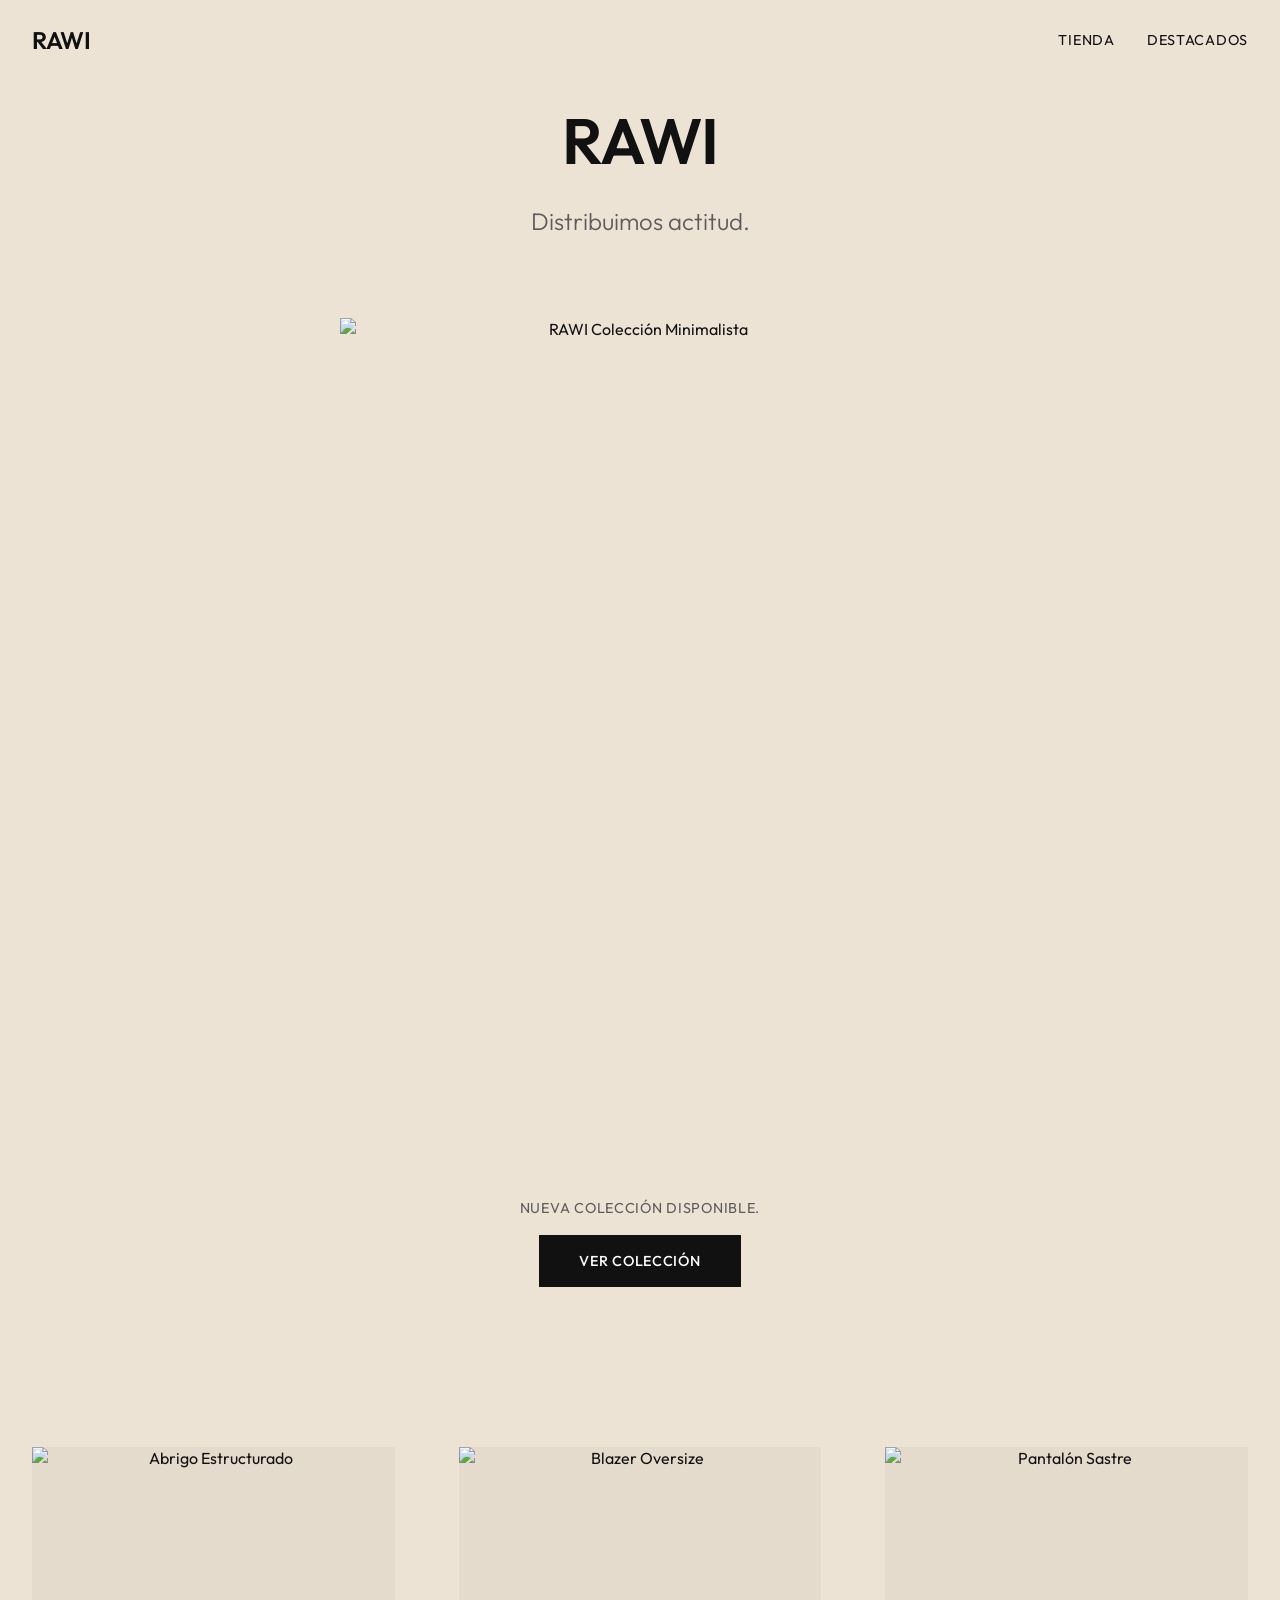
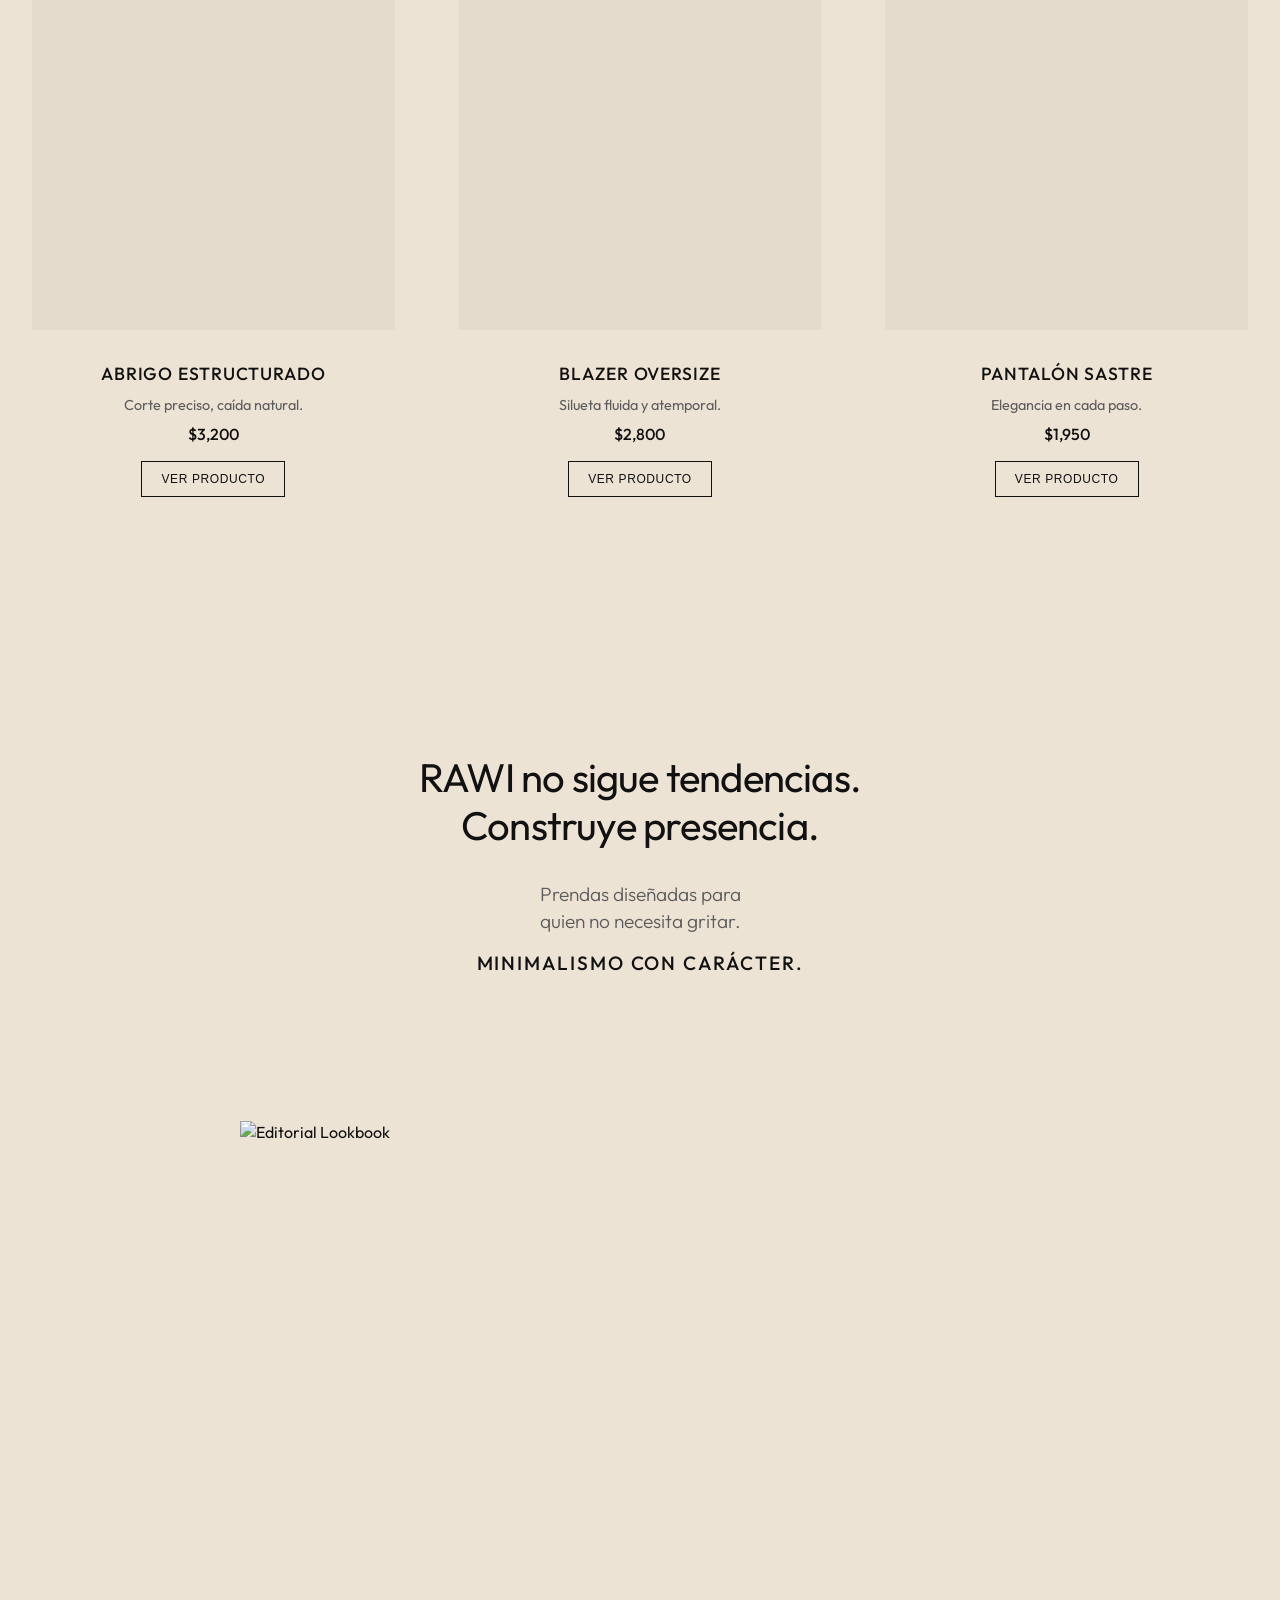
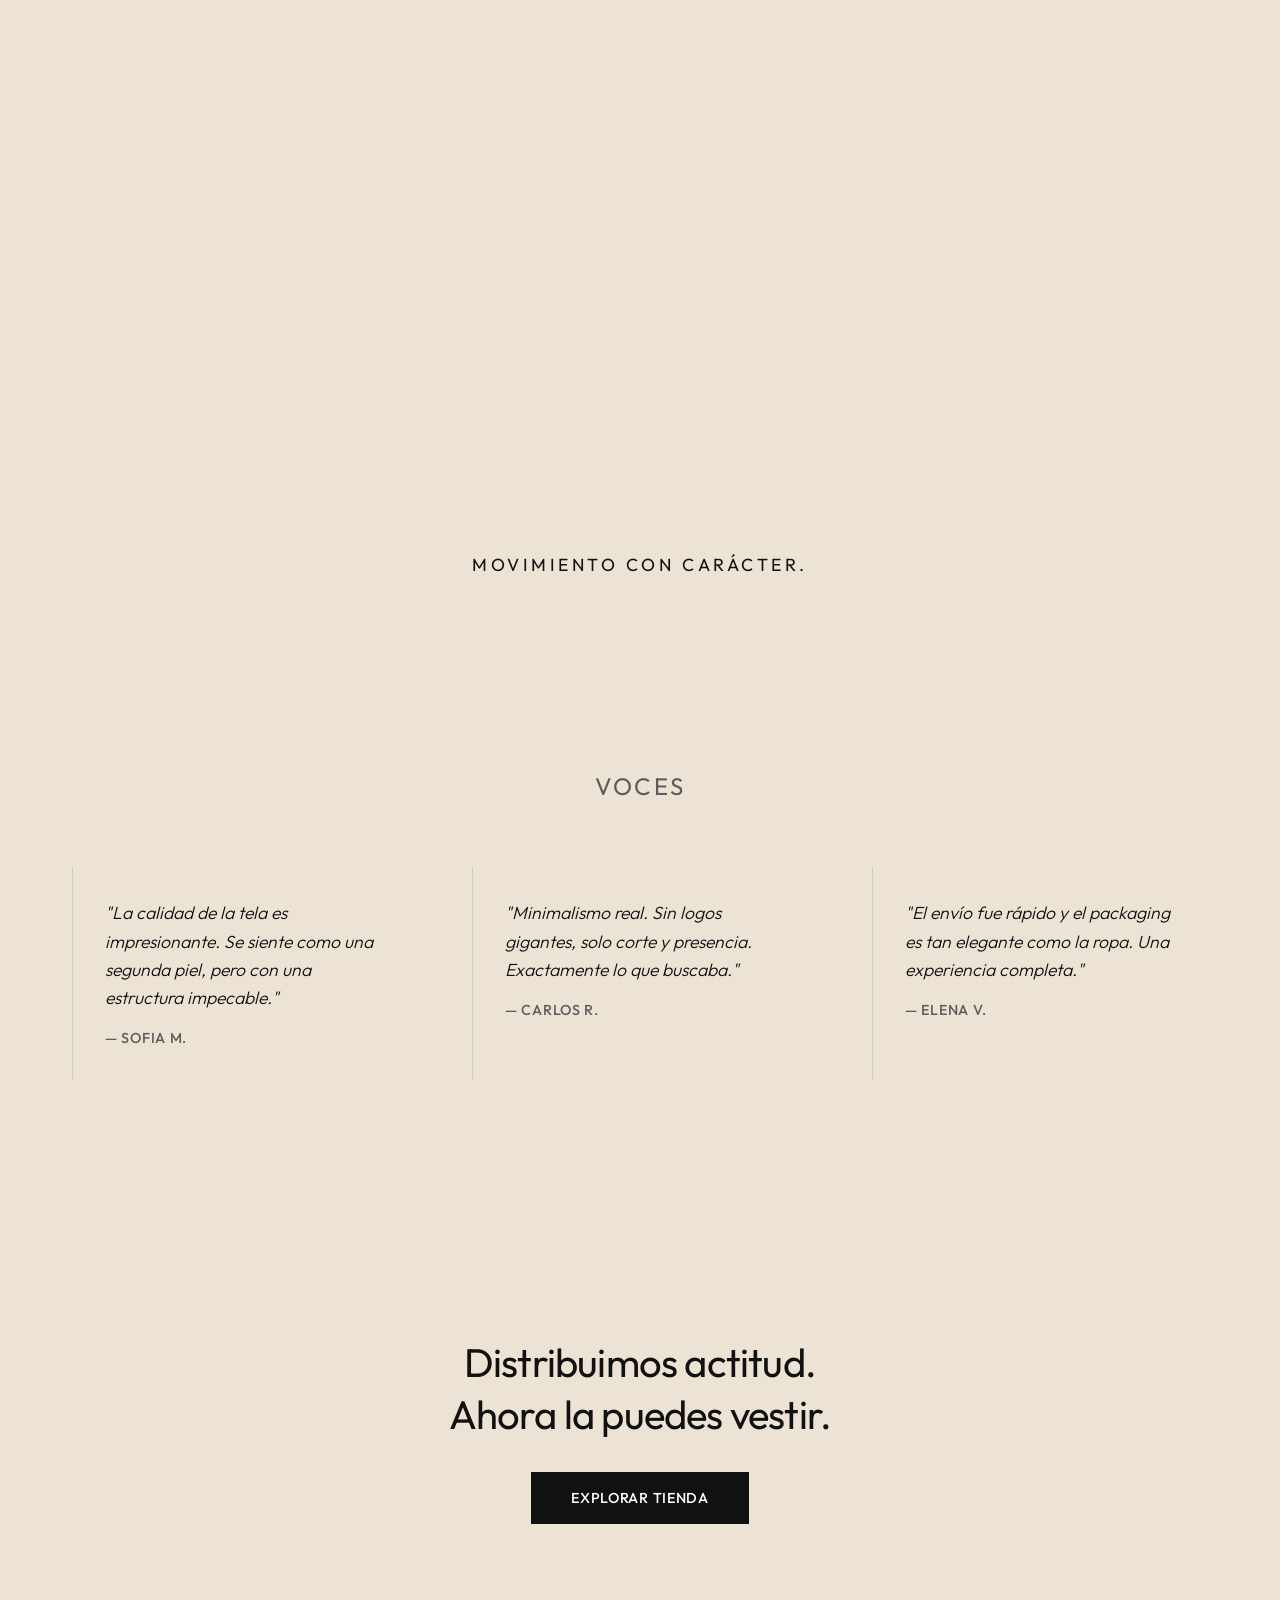
==== index.html @ dc637616 "Initial commit for Vercel deployment" ====
<!DOCTYPE html>
<html lang="es">

<head>
    <meta charset="UTF-8">
    <meta name="viewport" content="width=device-width, initial-scale=1.0">
    <title>RAWI | Distribuimos Actitud</title>
    <meta name="description"
        content="RAWI - Moda contemporánea minimalista. Distribuimos actitud con prendas diseñadas para quien no necesita gritar.">
    <link rel="preconnect" href="https://fonts.googleapis.com">
    <link rel="preconnect" href="https://fonts.gstatic.com" crossorigin>
    <link href="https://fonts.googleapis.com/css2?family=Outfit:wght@300;400;500;600&display=swap" rel="stylesheet">
    <link rel="stylesheet" href="style.css">
</head>

<body>

    <!-- NAV (Simple) -->
    <nav class="main-nav">
        <a href="index.html" class="nav-logo">RAWI</a>
        <div class="nav-links">
            <a href="shop.html">TIENDA</a>
            <a href="#collection">DESTACADOS</a>
        </div>
    </nav>

    <!-- 1. HERO SECTION -->
    <header class="hero">
        <div class="hero-content">
            <h1 class="brand-title">RAWI</h1>
            <p class="brand-tagline">Distribuimos actitud.</p>

            <div class="hero-image-container">
                <!-- Image will be placed here -->
                <img src="https://images.unsplash.com/photo-1532453288672-3a27e9be9efd?q=80&w=1964&auto=format&fit=crop"
                    alt="RAWI Colección Minimalista" class="hero-img">
            </div>

            <div class="hero-cta">
                <span class="new-collection-text">Nueva colección disponible.</span>
                <a href="#collection" class="btn btn-primary">VER COLECCIÓN</a>
            </div>
        </div>
    </header>

    <!-- 2. PRODUCT HERO -->
    <section id="collection" class="featured-products">
        <div class="product-grid">
            <!-- Product 1 -->
            <article class="product-card">
                <div class="product-image">
                    <img src="https://images.unsplash.com/photo-1548036328-c9fa89d128fa?q=80&w=1769&auto=format&fit=crop"
                        alt="Abrigo Estructurado">
                </div>
                <div class="product-info">
                    <h3 class="product-name">ABRIGO ESTRUCTURADO</h3>
                    <p class="product-phrase">Corte preciso, caída natural.</p>
                    <span class="product-price">$3,200</span>
                    <button class="btn btn-small">Ver producto</button>
                </div>
            </article>

            <!-- Product 2 -->
            <article class="product-card">
                <div class="product-image">
                    <img src="https://images.unsplash.com/photo-1515886657613-9f3515b0c78f?q=80&w=1920&auto=format&fit=crop"
                        alt="Blazer Oversize">
                </div>
                <div class="product-info">
                    <h3 class="product-name">BLAZER OVERSIZE</h3>
                    <p class="product-phrase">Silueta fluida y atemporal.</p>
                    <span class="product-price">$2,800</span>
                    <button class="btn btn-small">Ver producto</button>
                </div>
            </article>

            <!-- Product 3 -->
            <article class="product-card">
                <div class="product-image">
                    <img src="https://images.unsplash.com/photo-1434389677669-e08b4cac3105?q=80&w=2005&auto=format&fit=crop"
                        alt="Pantalón Sastre">
                </div>
                <div class="product-info">
                    <h3 class="product-name">PANTALÓN SASTRE</h3>
                    <p class="product-phrase">Elegancia en cada paso.</p>
                    <span class="product-price">$1,950</span>
                    <button class="btn btn-small">Ver producto</button>
                </div>
            </article>
        </div>
    </section>

    <!-- 3. BRAND ESSENCE -->
    <section class="brand-essence">
        <div class="essence-content">
            <h2>RAWI no sigue tendencias.<br>Construye presencia.</h2>
            <p>Prendas diseñadas para<br>quien no necesita gritar.</p>
            <p class="highlight">Minimalismo con carácter.</p>
        </div>
    </section>

    <!-- 4. LOOKBOOK / VISUAL -->
    <section class="lookbook">
        <div class="lookbook-visual">
            <img src="https://images.unsplash.com/photo-1469334031218-e382a71b716b?q=80&w=1770&auto=format&fit=crop"
                alt="Editorial Lookbook">
        </div>
        <div class="lookbook-caption">
            <p>Movimiento con carácter.</p>
        </div>
    </section>

    <!-- 5. TESTIMONIALS -->
    <section class="testimonials">
        <div class="testimonials-header">
            <h2>VOCES</h2>
        </div>
        <div class="testimonials-grid">
            <div class="testimonial-card">
                <p class="testimonial-text">"La calidad de la tela es impresionante. Se siente como una segunda piel,
                    pero con una estructura impecable."</p>
                <p class="testimonial-author">— Sofia M.</p>
            </div>
            <div class="testimonial-card">
                <p class="testimonial-text">"Minimalismo real. Sin logos gigantes, solo corte y presencia. Exactamente
                    lo que buscaba."</p>
                <p class="testimonial-author">— Carlos R.</p>
            </div>
            <div class="testimonial-card">
                <p class="testimonial-text">"El envío fue rápido y el packaging es tan elegante como la ropa. Una
                    experiencia completa."</p>
                <p class="testimonial-author">— Elena V.</p>
            </div>
        </div>
    </section>

    <!-- 6. CLOSING -->
    <footer class="closing-section">
        <div class="closing-content">
            <h2 class="closing-title">Distribuimos actitud.<br>Ahora la puedes vestir.</h2>
            <a href="shop.html" class="btn btn-primary btn-large">EXPLORAR TIENDA</a>
        </div>
    </footer>

</body>

</html>
---- style.css ----
/* RESET & BASE */
:root {
    --bg-beige: #EDE3D5;
    --text-black: #111111;
    --text-grey: #5C5C5C;
    --accent-green: #1F4F46;
    --accent-red: #7A1F2B;
    --accent-blue: #1F2C4F;

    --font-main: 'Outfit', sans-serif;

    --spacing-xs: 0.5rem;
    --spacing-sm: 1rem;
    --spacing-md: 2rem;
    --spacing-lg: 4rem;
    --spacing-xl: 8rem;
}

* {
    margin: 0;
    padding: 0;
    box-sizing: border-box;
}

body {
    background-color: var(--bg-beige);
    color: var(--text-black);
    font-family: var(--font-main);
    line-height: 1.4;
    overflow-x: hidden;
    -webkit-font-smoothing: antialiased;
}

img {
    max-width: 100%;
    display: block;
    object-fit: cover;
}

a {
    text-decoration: none;
    color: inherit;
    transition: opacity 0.3s ease;
}

/* TYPOGRAPHY */
h1,
h2,
h3 {
    font-weight: 500;
    letter-spacing: -0.02em;
}

.btn {
    display: inline-block;
    padding: 1rem 2.5rem;
    background-color: var(--text-black);
    color: white;
    /* Using white for contrast on black button as requested option */
    font-size: 0.9rem;
    font-weight: 500;
    text-transform: uppercase;
    letter-spacing: 0.05em;
    border: none;
    cursor: pointer;
    transition: background-color 0.3s ease, transform 0.2s ease;
}

.btn:hover {
    background-color: var(--accent-green);
    color: var(--bg-beige);
    transform: translateY(-2px);
}

.btn-small {
    padding: 0.6rem 1.2rem;
    font-size: 0.75rem;
    background-color: transparent;
    border: 1px solid var(--text-black);
    color: var(--text-black);
}

.btn-small:hover {
    background-color: var(--text-black);
    color: #fff;
}

/* NAVIGATION */
.main-nav {
    display: flex;
    justify-content: space-between;
    align-items: center;
    padding: 1.5rem var(--spacing-md);
    position: absolute;
    top: 0;
    left: 0;
    width: 100%;
    z-index: 10;
}

.nav-logo {
    font-size: 1.5rem;
    font-weight: 600;
    letter-spacing: -0.02em;
}

.nav-links {
    display: flex;
    gap: var(--spacing-md);
}

.nav-links a {
    font-size: 0.9rem;
    text-transform: uppercase;
    letter-spacing: 0.05em;
    font-weight: 400;
    position: relative;
    padding-bottom: 2px;
}

.nav-links a::after {
    content: '';
    position: absolute;
    bottom: 0;
    left: 0;
    width: 0;
    height: 1px;
    background-color: var(--text-black);
    transition: width 0.3s ease;
}

.nav-links a:hover::after,
.nav-links a.active::after {
    width: 100%;
}

/* 1. HERO SECTION */
.hero {
    min-height: 100vh;
    display: flex;
    flex-direction: column;
    justify-content: center;
    align-items: center;
    text-align: center;
    padding: var(--spacing-md);
    position: relative;
    animation: fadeIn 1.5s ease-out;
}

@keyframes fadeIn {
    from {
        opacity: 0;
        transform: translateY(10px);
    }

    to {
        opacity: 1;
        transform: translateY(0);
    }
}

.hero-content {
    max-width: 1200px;
    width: 100%;
    display: flex;
    flex-direction: column;
    align-items: center;
    gap: var(--spacing-md);
    margin-top: var(--spacing-lg);
    /* Spacer for nav */
}

.brand-title {
    font-size: 4rem;
    /* Big presence */
    font-weight: 600;
    margin-bottom: -0.2em;
    /* Tighten visual */
}

.brand-tagline {
    font-size: 1.5rem;
    color: var(--text-grey);
    font-weight: 300;
    margin-bottom: var(--spacing-md);
}

.hero-image-container {
    width: 100%;
    max-width: 600px;
    /* Controlled width for "presence" without taking over */
    aspect-ratio: 3/4;
    overflow: hidden;
    margin: var(--spacing-sm) 0;
}

.hero-img {
    width: 100%;
    height: 100%;
    transition: transform 0.7s ease;
}

.hero-img:hover {
    transform: scale(1.03);
}

.hero-cta {
    display: flex;
    flex-direction: column;
    align-items: center;
    gap: var(--spacing-sm);
    margin-top: var(--spacing-md);
}

.new-collection-text {
    font-size: 0.9rem;
    color: var(--text-grey);
    letter-spacing: 0.05em;
    text-transform: uppercase;
}

/* 2. FEATURED PRODUCTS */
.featured-products,
.shop-grid {
    padding: var(--spacing-xl) var(--spacing-md);
}

.section-padding {
    padding: var(--spacing-xl) var(--spacing-md);
}

.product-grid {
    display: grid;
    grid-template-columns: repeat(auto-fit, minmax(300px, 1fr));
    gap: var(--spacing-lg);
    max-width: 1400px;
    margin: 0 auto;
}

.product-card {
    display: flex;
    flex-direction: column;
    align-items: center;
    text-align: center;
    gap: var(--spacing-sm);
}

.product-image {
    width: 100%;
    aspect-ratio: 3/4;
    overflow: hidden;
    background-color: #e5dbcd;
    /* Slightly darker beige placeholder */
}

.product-image img {
    width: 100%;
    height: 100%;
    transition: opacity 0.3s ease;
}

.product-info {
    margin-top: var(--spacing-sm);
    display: flex;
    flex-direction: column;
    align-items: center;
    gap: 0.5rem;
}

.product-name {
    font-size: 1.1rem;
    text-transform: uppercase;
    letter-spacing: 0.05em;
    color: var(--text-black);
}

.product-phrase {
    font-size: 0.9rem;
    color: var(--text-grey);
    max-width: 250px;
}

.product-price {
    font-weight: 500;
    font-size: 1rem;
    margin-bottom: 0.5rem;
}

/* 3. BRAND ESSENCE */
.brand-essence {
    padding: var(--spacing-xl) var(--spacing-md);
    background-color: var(--bg-beige);
    /* Or slight variation if needed */
    text-align: center;
}

.essence-content h2 {
    font-size: 2.5rem;
    line-height: 1.2;
    margin-bottom: var(--spacing-md);
    font-weight: 400;
}

.essence-content p {
    font-size: 1.2rem;
    color: var(--text-grey);
    margin-bottom: var(--spacing-sm);
    font-weight: 300;
}

.essence-content .highlight {
    font-size: 1.2rem;
    font-weight: 500;
    color: var(--text-black);
    margin-top: var(--spacing-sm);
    text-transform: uppercase;
    letter-spacing: 0.1em;
}

/* 4. LOOKBOOK */
.lookbook {
    padding: 0 var(--spacing-md) var(--spacing-xl) var(--spacing-md);
    display: flex;
    flex-direction: column;
    align-items: center;
}

.lookbook-visual {
    max-width: 800px;
    width: 100%;
    aspect-ratio: 4/5;
    /* Tall editorial crop */
    overflow: hidden;
    margin-bottom: var(--spacing-md);
}

.lookbook-visual img {
    width: 100%;
    height: 100%;
    filter: grayscale(20%);
    /* Editorial touch */
}

.lookbook-caption {
    font-size: 1.1rem;
    text-transform: uppercase;
    letter-spacing: 0.2em;
    color: var(--text-black);
}

/* 5. TESTIMONIALS */
.testimonials {
    padding: var(--spacing-lg) var(--spacing-md) var(--spacing-xl);
    max-width: 1200px;
    margin: 0 auto;
}

.testimonials-header {
    text-align: center;
    margin-bottom: var(--spacing-lg);
}

.testimonials-header h2 {
    font-size: 1.5rem;
    letter-spacing: 0.1em;
    font-weight: 400;
    color: var(--text-grey);
    text-transform: uppercase;
}

.testimonials-grid {
    display: grid;
    grid-template-columns: repeat(auto-fit, minmax(280px, 1fr));
    gap: var(--spacing-lg);
}

.testimonial-card {
    text-align: left;
    padding: var(--spacing-md);
    border-left: 1px solid rgba(17, 17, 17, 0.1);
}

.testimonial-text {
    font-size: 1.1rem;
    line-height: 1.6;
    margin-bottom: var(--spacing-sm);
    font-style: italic;
    font-weight: 300;
    color: var(--text-black);
}

.testimonial-author {
    font-size: 0.9rem;
    color: var(--text-grey);
    text-transform: uppercase;
    letter-spacing: 0.05em;
    font-weight: 500;
}


/* SHOP SPECIFIC */
.shop-header {
    margin-top: calc(var(--spacing-xl) + 2rem);
    text-align: center;
    padding: 0 var(--spacing-md);
}

.shop-header h1 {
    font-size: 3rem;
    font-weight: 400;
    margin-bottom: 0.5rem;
}

.shop-header p {
    color: var(--text-grey);
    font-weight: 300;
    font-size: 1.2rem;
}

.shop-filters {
    display: flex;
    justify-content: center;
    gap: var(--spacing-sm);
    margin-top: var(--spacing-lg);
    flex-wrap: wrap;
    padding: 0 var(--spacing-md);
}

.filter-btn {
    background: transparent;
    border: none;
    font-family: var(--font-main);
    font-size: 1rem;
    color: var(--text-grey);
    cursor: pointer;
    padding: 0.5rem 1rem;
    transition: color 0.3s ease;
}

.filter-btn:hover,
.filter-btn.active {
    color: var(--text-black);
    font-weight: 500;
}


/* 6. CLOSING */
.closing-section {
    padding: var(--spacing-xl) var(--spacing-md);
    text-align: center;
    margin-bottom: var(--spacing-xl);
}

.closing-title {
    font-size: 2.5rem;
    line-height: 1.3;
    margin-bottom: var(--spacing-md);
    font-weight: 400;
}

/* RESPONSIVE */
@media (max-width: 768px) {
    .brand-title {
        font-size: 2.5rem;
    }

    .essence-content h2,
    .closing-title {
        font-size: 1.8rem;
    }

    .hero-image-container,
    .lookbook-visual {
        width: 100%;
    }

    .product-grid,
    .testimonials-grid {
        grid-template-columns: 1fr;
    }

    :root {
        --spacing-xl: 5rem;
        --spacing-lg: 3rem;
    }

    .shop-header h1 {
        font-size: 2rem;
    }
}
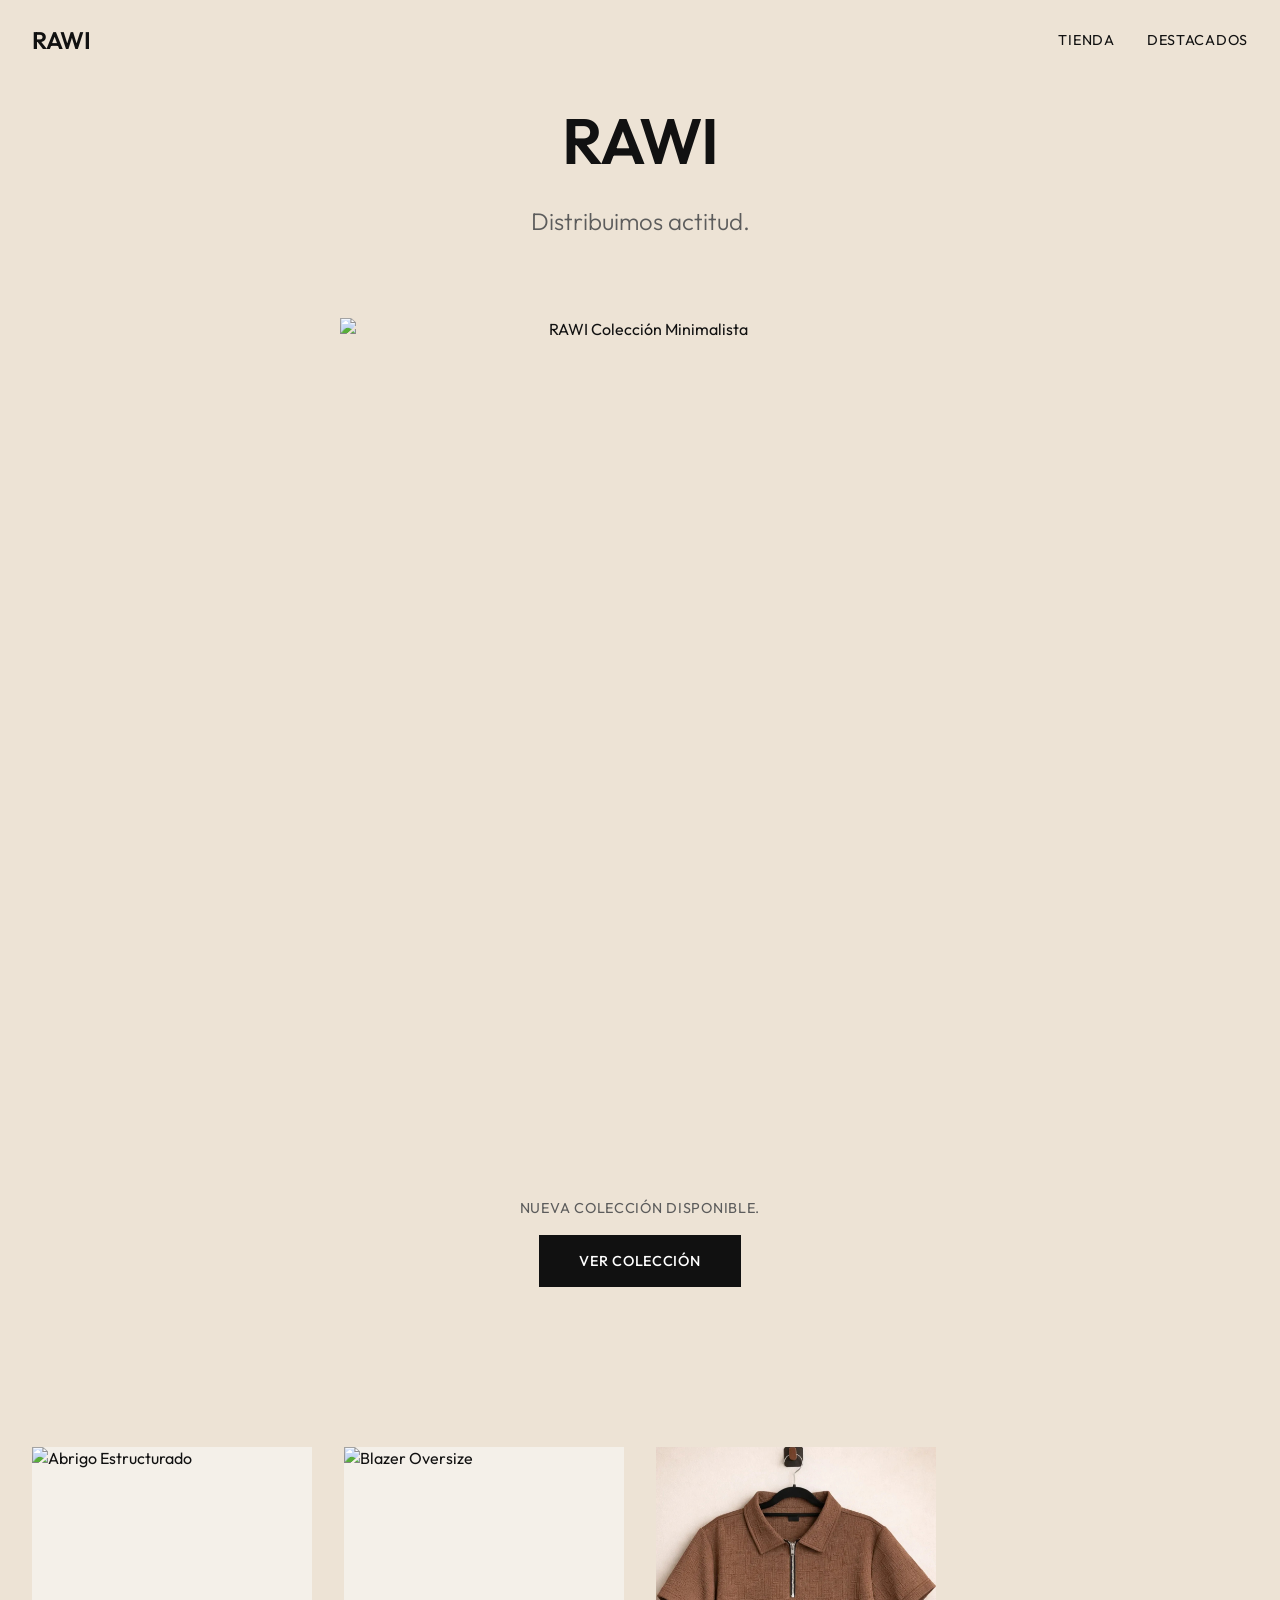
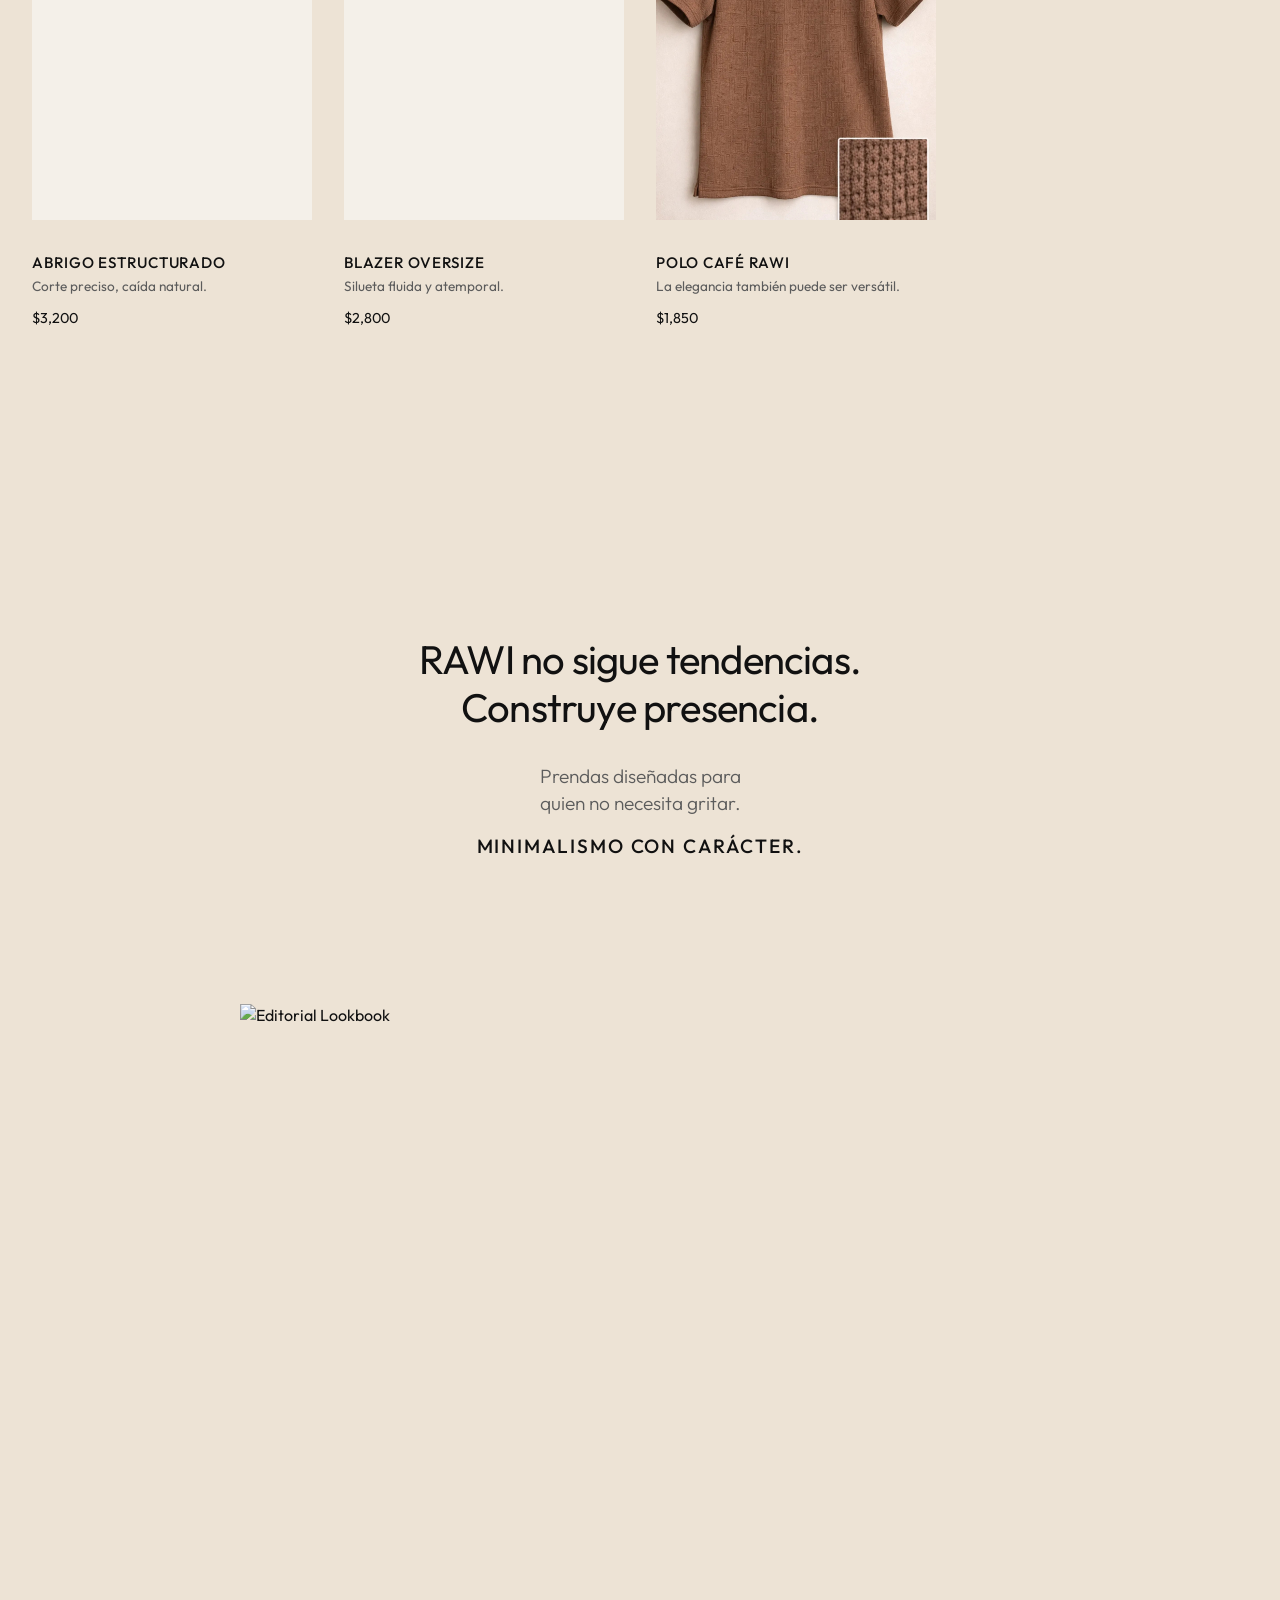
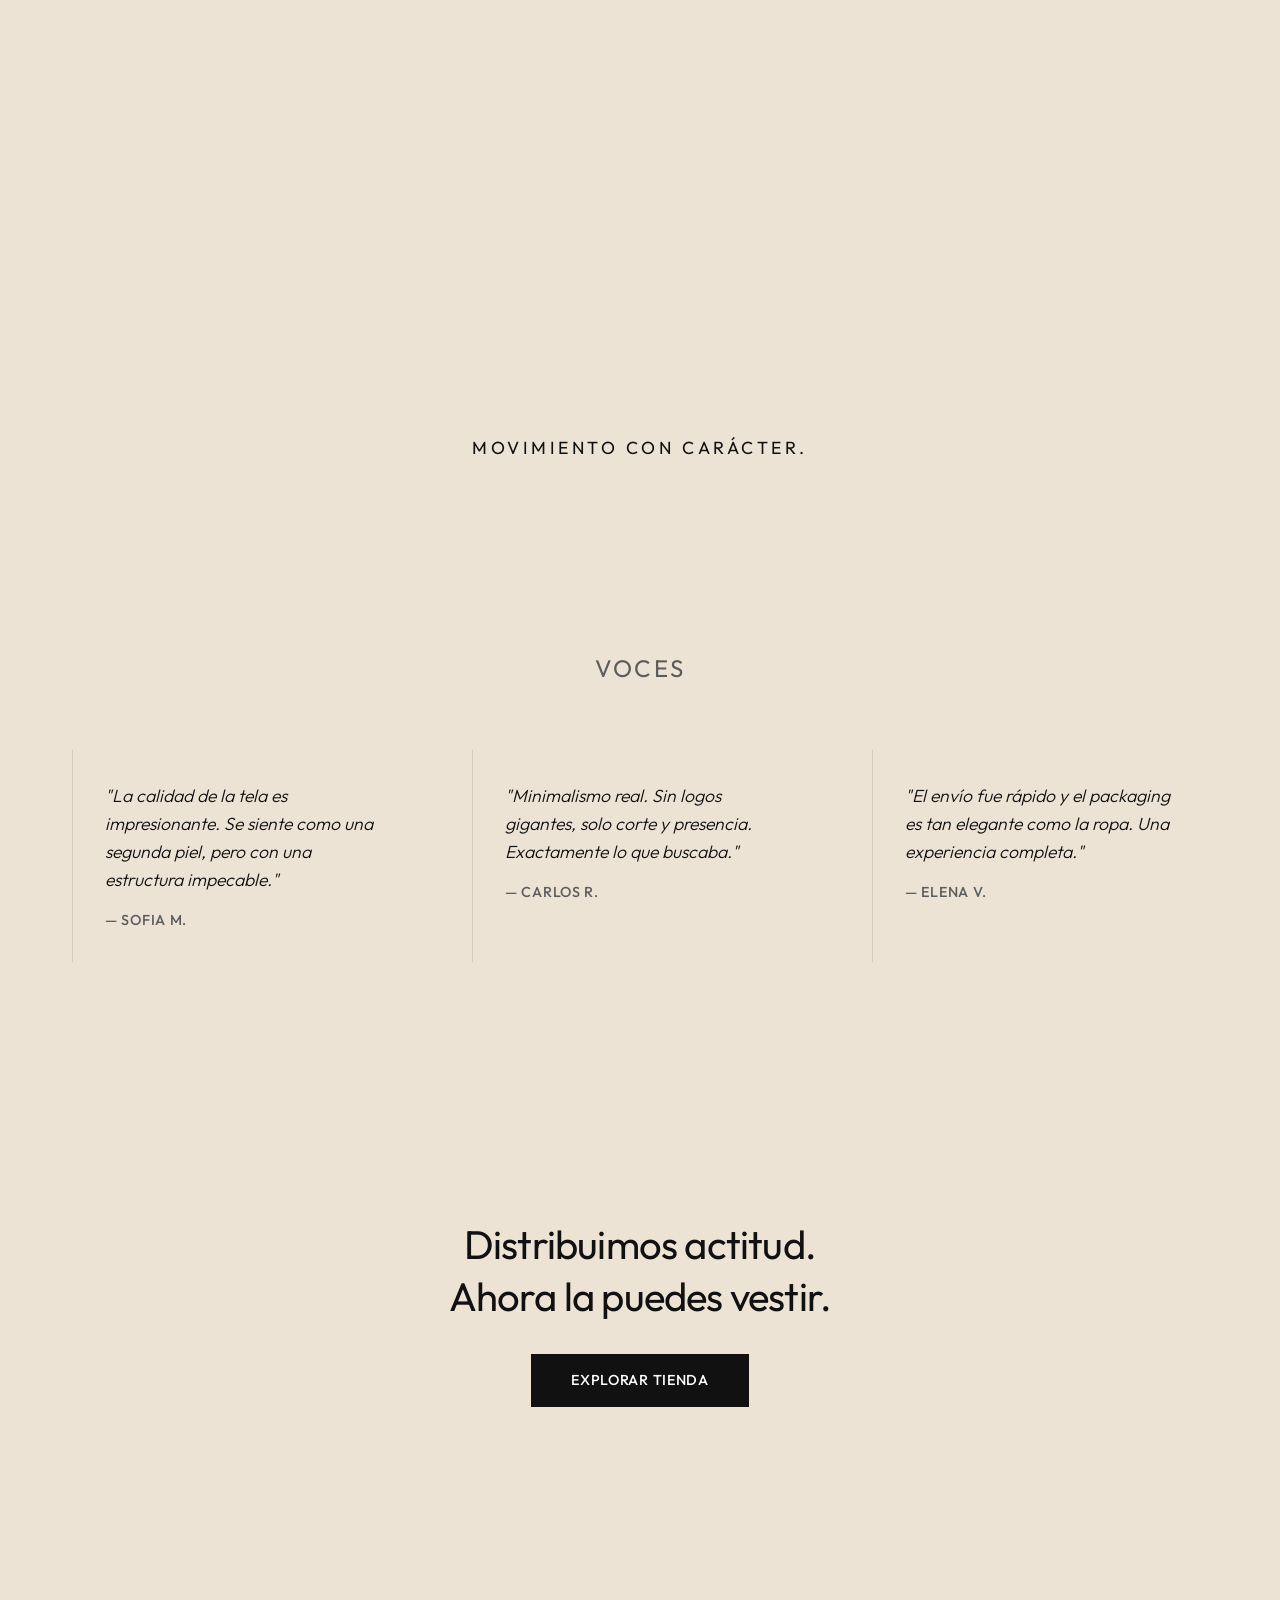
==== commit fe60d20b: "Add new product Polo Cafe RAWI" ====
--- a/index.html
+++ b/index.html
@@ -77,13 +77,13 @@
             <!-- Product 3 -->
             <article class="product-card">
                 <div class="product-image">
-                    <img src="https://images.unsplash.com/photo-1434389677669-e08b4cac3105?q=80&w=2005&auto=format&fit=crop"
-                        alt="Pantalón Sastre">
+                    <img src="img/polo-cafe-1.jpg" alt="Polo Café RAWI" class="main-img">
+                    <img src="img/polo-cafe-2.jpg" alt="Polo Café RAWI Detalle" class="hover-img">
                 </div>
                 <div class="product-info">
-                    <h3 class="product-name">PANTALÓN SASTRE</h3>
-                    <p class="product-phrase">Elegancia en cada paso.</p>
-                    <span class="product-price">$1,950</span>
+                    <h3 class="product-name">POLO CAFÉ RAWI</h3>
+                    <p class="product-phrase">La elegancia también puede ser versátil.</p>
+                    <span class="product-price">$1,850</span>
                     <button class="btn btn-small">Ver producto</button>
                 </div>
             </article>
--- a/style.css
+++ b/style.css
@@ -219,7 +219,7 @@
     text-transform: uppercase;
 }
 
-/* 2. FEATURED PRODUCTS */
+/* 2. FEATURED PRODUCTS & SHOP GRID */
 .featured-products,
 .shop-grid {
     padding: var(--spacing-xl) var(--spacing-md);
@@ -229,19 +229,31 @@
     padding: var(--spacing-xl) var(--spacing-md);
 }
 
+/* GRID SYSTEM - FORCED COLUMNS FOR SMALLER IMAGES */
 .product-grid {
     display: grid;
-    grid-template-columns: repeat(auto-fit, minmax(300px, 1fr));
-    gap: var(--spacing-lg);
+    /* Default to 2 columns on mobile so they aren't huge */
+    grid-template-columns: repeat(2, 1fr);
+    gap: 1.5rem;
+    /* Tighter gap for smaller items */
     max-width: 1400px;
     margin: 0 auto;
 }
 
+/* On tablet/desktop, force 4 columns to ensure they are small and elegant */
+@media (min-width: 768px) {
+    .product-grid {
+        grid-template-columns: repeat(4, 1fr);
+        gap: 3rem 2rem;
+    }
+}
+
 .product-card {
     display: flex;
     flex-direction: column;
-    align-items: center;
-    text-align: center;
+    /* Left align for a more catalog/editorial feel */
+    align-items: flex-start;
+    text-align: left;
     gap: var(--spacing-sm);
 }
 
@@ -249,41 +261,101 @@
     width: 100%;
     aspect-ratio: 3/4;
     overflow: hidden;
-    background-color: #e5dbcd;
-    /* Slightly darker beige placeholder */
+    background-color: #f4f0e9;
+    /* Lighter beige placeholder */
+    margin-bottom: 0.5rem;
+    position: relative;
+    cursor: pointer;
 }
 
 .product-image img {
     width: 100%;
     height: 100%;
-    transition: opacity 0.3s ease;
+    transition: transform 0.6s ease;
+}
+
+/* Subtle zoom on hover for premium feel */
+.product-card:hover .product-image img {
+    transform: scale(1.05);
+    /* Zoom main image */
+}
+
+/* New Hover Effect for Images */
+.product-image img.hover-img {
+    position: absolute;
+    top: 0;
+    left: 0;
+    width: 100%;
+    height: 100%;
+    opacity: 0;
+    transition: opacity 0.6s ease;
+}
+
+.product-card:hover .product-image img.hover-img {
+    opacity: 1;
+    /* Fade in hover image */
+}
+
+.product-card:hover .product-image img.main-img {
+    opacity: 0;
+    /* Fade out main image */
 }
 
 .product-info {
-    margin-top: var(--spacing-sm);
+    width: 100%;
+    margin-top: 0.5rem;
     display: flex;
     flex-direction: column;
-    align-items: center;
-    gap: 0.5rem;
+    align-items: flex-start;
+    /* Align left */
+    gap: 0.25rem;
+    /* Tighter vertical spacing */
 }
 
 .product-name {
-    font-size: 1.1rem;
+    font-size: 0.95rem;
+    /* Slightly smaller, more refined */
     text-transform: uppercase;
     letter-spacing: 0.05em;
     color: var(--text-black);
+    font-weight: 500;
 }
 
 .product-phrase {
+    font-size: 0.85rem;
+    color: var(--text-grey);
+    max-width: 100%;
+    margin-bottom: 0.25rem;
+}
+
+.product-price {
+    font-weight: 400;
     font-size: 0.9rem;
-    color: var(--text-grey);
-    max-width: 250px;
-}
-
-.product-price {
-    font-weight: 500;
-    font-size: 1rem;
-    margin-bottom: 0.5rem;
+    color: var(--text-black);
+    margin-top: 0.2rem;
+}
+
+.product-card .btn-small {
+    margin-top: 0.75rem;
+    width: 100%;
+    text-align: center;
+    opacity: 0;
+    transform: translateY(10px);
+    transition: all 0.3s ease;
+}
+
+/* Show button on hover */
+.product-card:hover .btn-small {
+    opacity: 1;
+    transform: translateY(0);
+}
+
+/* On touch devices, ensure button is accessible */
+@media (hover: none) {
+    .product-card .btn-small {
+        opacity: 1;
+        transform: translateY(0);
+    }
 }
 
 /* 3. BRAND ESSENCE */
@@ -400,47 +472,86 @@
 
 /* SHOP SPECIFIC */
 .shop-header {
-    margin-top: calc(var(--spacing-xl) + 2rem);
+    margin-top: calc(var(--spacing-xl) + 1rem);
+    /* Slightly less top margin */
     text-align: center;
     padding: 0 var(--spacing-md);
+    margin-bottom: var(--spacing-lg);
 }
 
 .shop-header h1 {
-    font-size: 3rem;
-    font-weight: 400;
+    font-size: 1.75rem;
+    /* Much smaller, elegant */
+    font-weight: 300;
+    /* Lighter weight */
     margin-bottom: 0.5rem;
+    letter-spacing: 0.2em;
+    /* Editorial spacing */
+    text-transform: uppercase;
 }
 
 .shop-header p {
     color: var(--text-grey);
     font-weight: 300;
-    font-size: 1.2rem;
+    font-size: 0.95rem;
+    /* Smaller text */
+    letter-spacing: 0.05em;
+    opacity: 0.8;
 }
 
 .shop-filters {
     display: flex;
     justify-content: center;
-    gap: var(--spacing-sm);
-    margin-top: var(--spacing-lg);
+    gap: 2rem;
+    /* Cleaner gap */
+    margin-top: var(--spacing-md);
+    margin-bottom: var(--spacing-lg);
+    /* Space before products */
     flex-wrap: wrap;
     padding: 0 var(--spacing-md);
+}
+
+.shop-grid {
+    padding-top: 0;
+    padding-bottom: var(--spacing-xl);
 }
 
 .filter-btn {
     background: transparent;
     border: none;
     font-family: var(--font-main);
-    font-size: 1rem;
+    font-size: 0.8rem;
+    /* Small, minimal */
+    text-transform: uppercase;
+    letter-spacing: 0.15em;
     color: var(--text-grey);
     cursor: pointer;
-    padding: 0.5rem 1rem;
-    transition: color 0.3s ease;
+    padding: 0.25rem 0;
+    /* Minimal padding */
+    transition: all 0.3s ease;
+    position: relative;
+}
+
+.filter-btn::after {
+    content: '';
+    position: absolute;
+    bottom: -4px;
+    left: 50%;
+    transform: translateX(-50%);
+    width: 0;
+    height: 1px;
+    background-color: var(--text-black);
+    transition: width 0.3s ease;
 }
 
 .filter-btn:hover,
 .filter-btn.active {
     color: var(--text-black);
-    font-weight: 500;
+}
+
+.filter-btn.active::after {
+    width: 100%;
+    /* Underline for active state */
 }
 
 
@@ -461,7 +572,8 @@
 /* RESPONSIVE */
 @media (max-width: 768px) {
     .brand-title {
-        font-size: 2.5rem;
+        font-size: 3rem;
+        /* Slightly larger for impact */
     }
 
     .essence-content h2,
@@ -472,19 +584,67 @@
     .hero-image-container,
     .lookbook-visual {
         width: 100%;
-    }
-
-    .product-grid,
+        margin-left: 0;
+        margin-right: 0;
+    }
+
+    /* Keep product grid 2 columns (chiquito) but tighter gap */
+    .product-grid {
+        grid-template-columns: repeat(2, 1fr);
+        gap: 1rem;
+    }
+
+    /* Testimonials stay 1 column */
     .testimonials-grid {
         grid-template-columns: 1fr;
     }
 
+    /* Nav adjustments for mobile */
+    .main-nav {
+        padding: 1rem;
+    }
+
+    .nav-logo {
+        font-size: 1.2rem;
+    }
+
+    .nav-links {
+        gap: 1rem;
+    }
+
+    .nav-links a {
+        font-size: 0.8rem;
+    }
+
+    /* Global spacing adjustments */
     :root {
-        --spacing-xl: 5rem;
-        --spacing-lg: 3rem;
+        --spacing-xl: 4rem;
+        --spacing-lg: 2.5rem;
+        --spacing-md: 1.5rem;
     }
 
     .shop-header h1 {
-        font-size: 2rem;
+        font-size: 1.5rem;
+    }
+
+    .section-padding {
+        padding: var(--spacing-lg) 1rem;
+    }
+
+    .shop-filters {
+        gap: 1rem;
+        /* Smaller gap for mobile filters */
+    }
+}
+
+/* Extra small screens adjustments */
+@media (max-width: 380px) {
+    .brand-title {
+        font-size: 2.5rem;
+    }
+
+    .product-card .btn-small {
+        padding: 0.5rem;
+        font-size: 0.7rem;
     }
 }
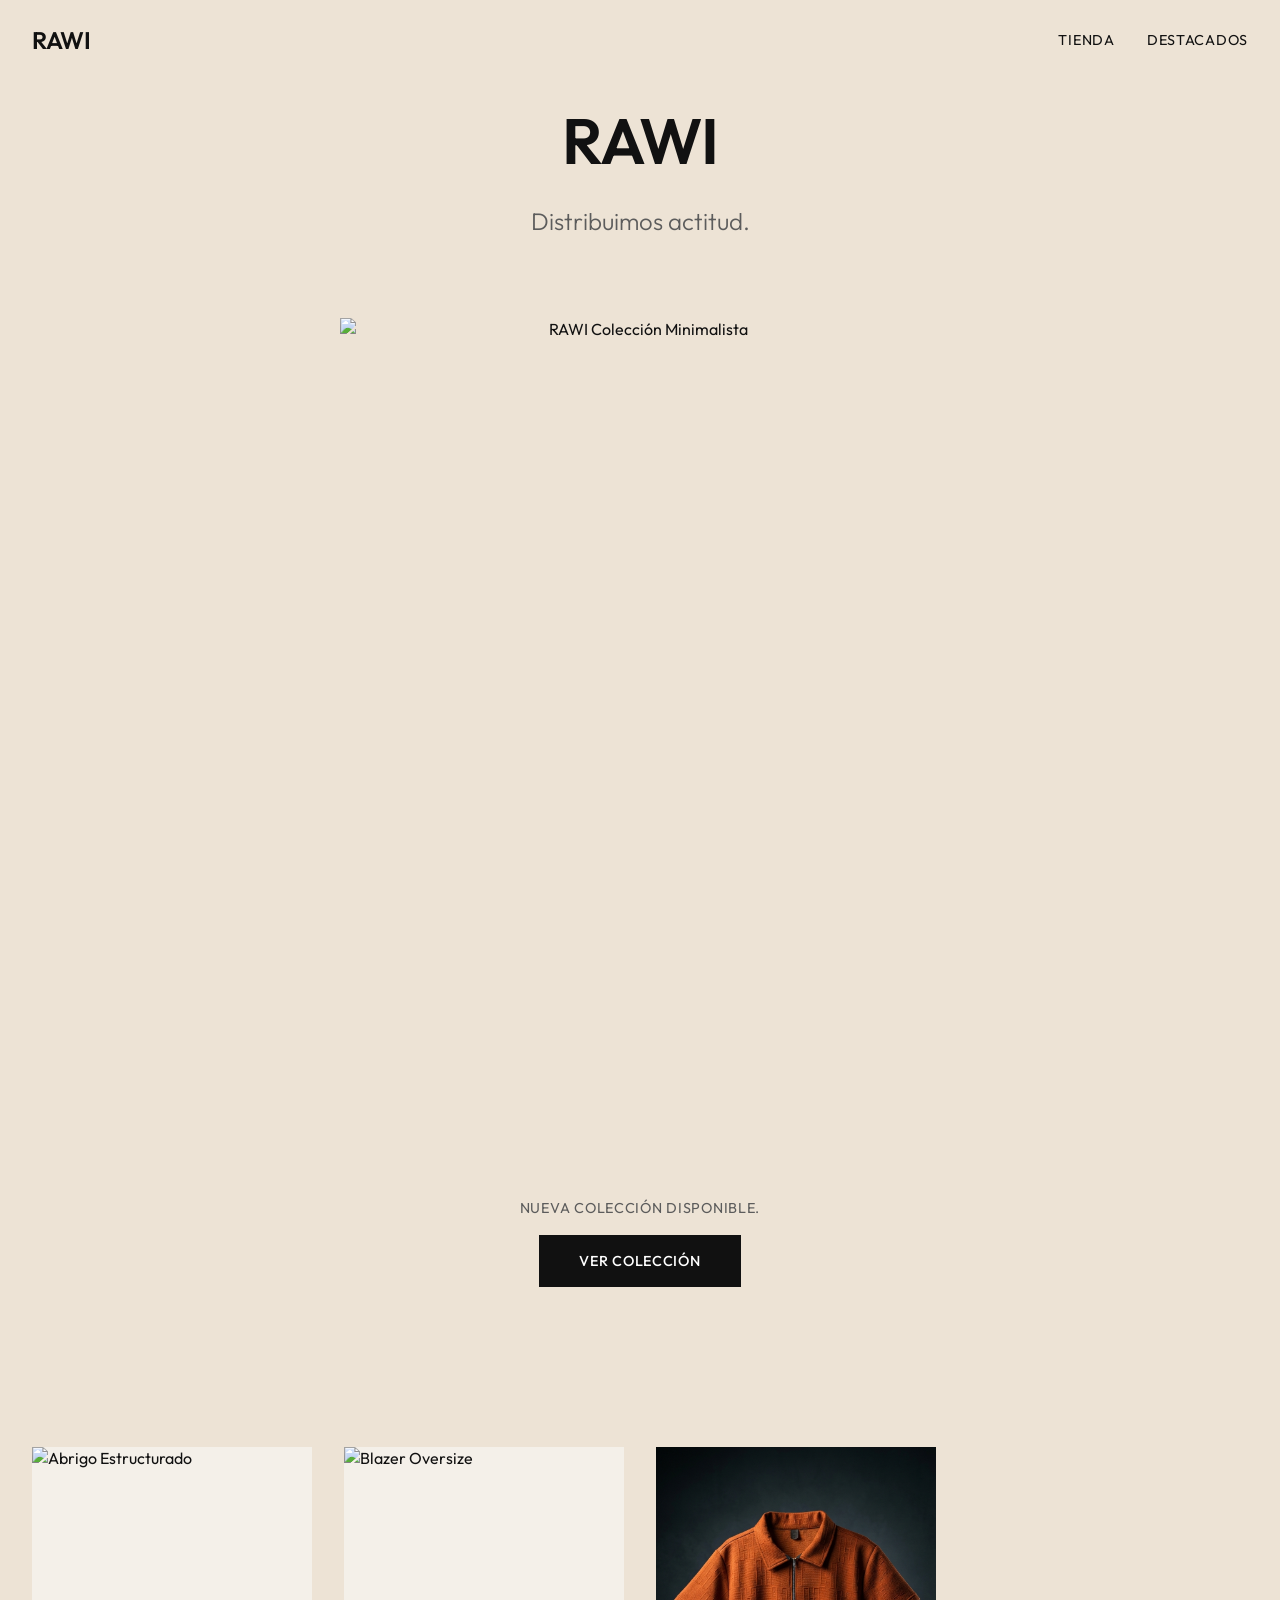
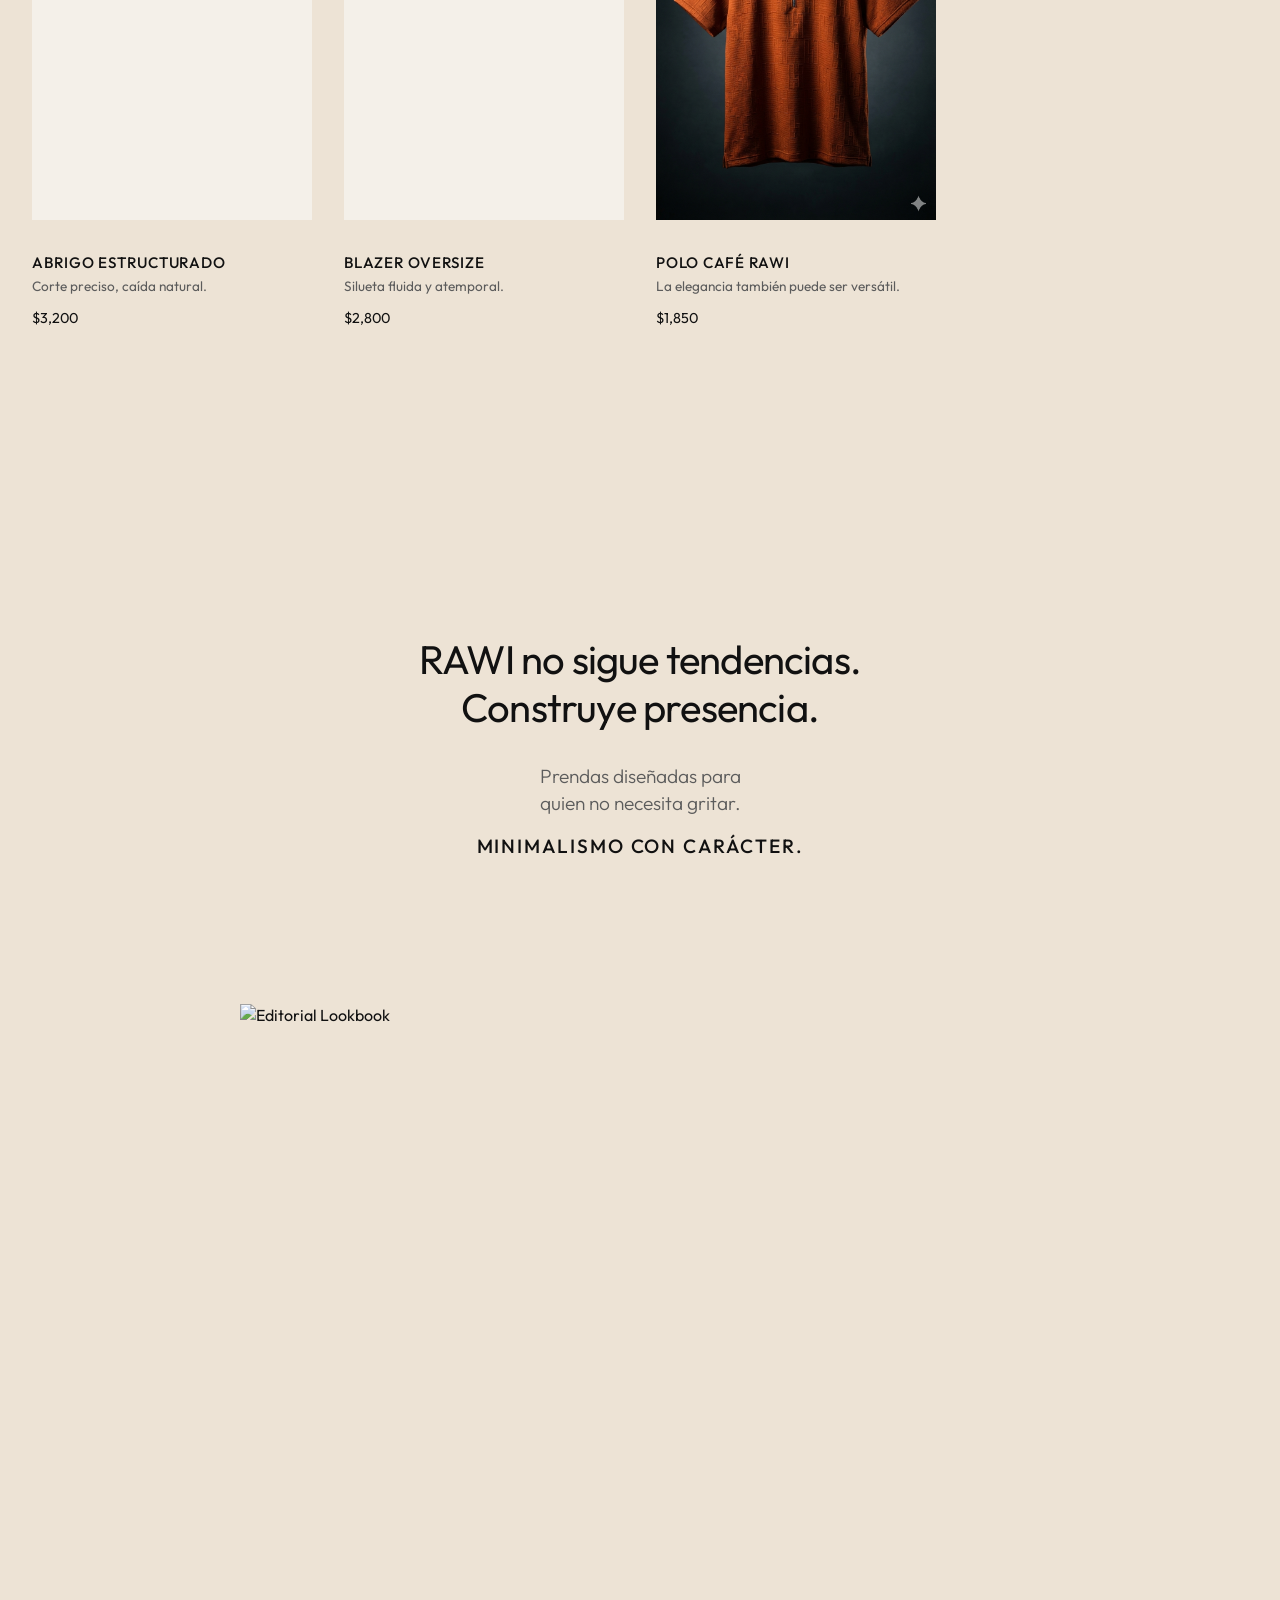
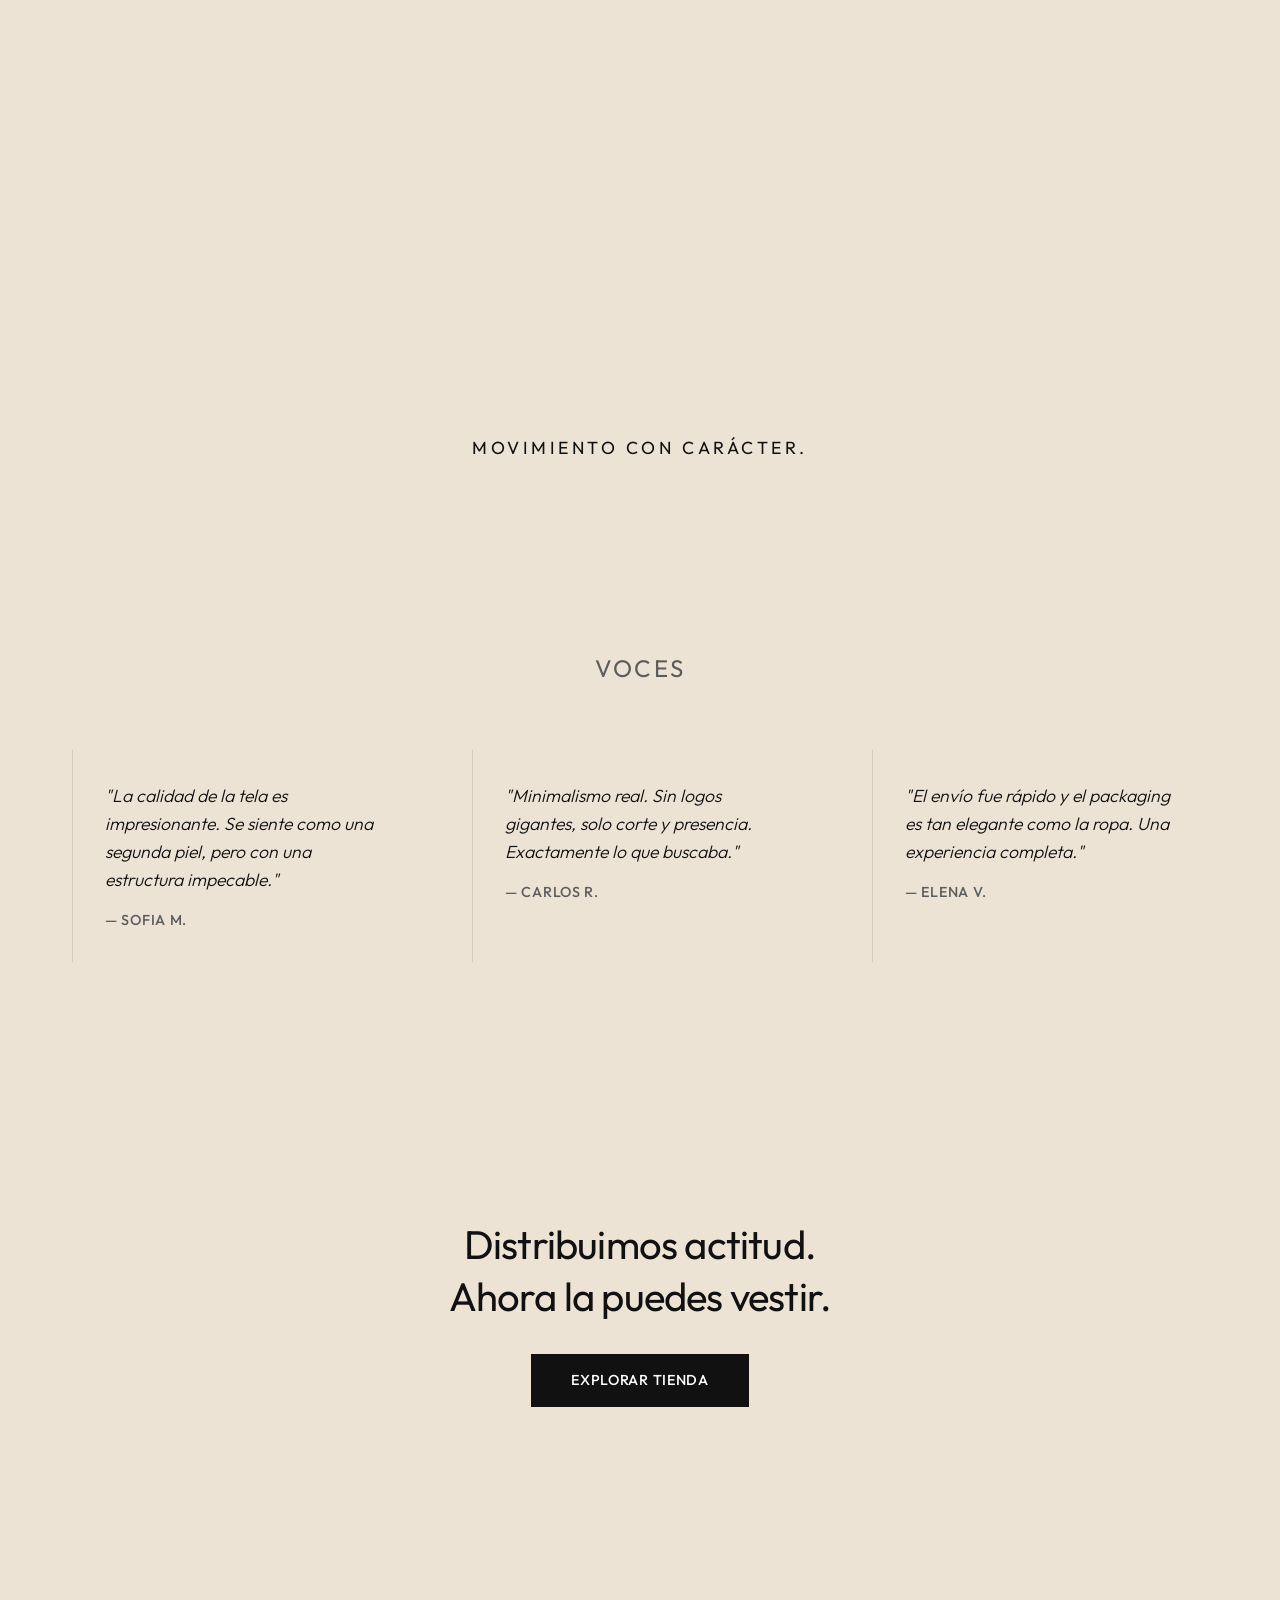
==== commit e0f0692f: "Update Polo Cafe RAWI images to new PNGs" ====
--- a/index.html
+++ b/index.html
@@ -10,7 +10,7 @@
     <link rel="preconnect" href="https://fonts.googleapis.com">
     <link rel="preconnect" href="https://fonts.gstatic.com" crossorigin>
     <link href="https://fonts.googleapis.com/css2?family=Outfit:wght@300;400;500;600&display=swap" rel="stylesheet">
-    <link rel="stylesheet" href="style.css">
+    <link rel="stylesheet" href="style.css?v=2">
 </head>
 
 <body>
@@ -77,8 +77,9 @@
             <!-- Product 3 -->
             <article class="product-card">
                 <div class="product-image">
-                    <img src="img/polo-cafe-1.jpg" alt="Polo Café RAWI" class="main-img">
-                    <img src="img/polo-cafe-2.jpg" alt="Polo Café RAWI Detalle" class="hover-img">
+                    <img src="img/Gemini_Generated_Image_h0385th0385th038.png" alt="Polo Café RAWI" class="main-img">
+                    <img src="img/Gemini_Generated_Image_hqe362hqe362hqe3.png" alt="Polo Café RAWI Detalle"
+                        class="hover-img">
                 </div>
                 <div class="product-info">
                     <h3 class="product-name">POLO CAFÉ RAWI</h3>
--- a/style.css
+++ b/style.css
@@ -238,6 +238,7 @@
     /* Tighter gap for smaller items */
     max-width: 1400px;
     margin: 0 auto;
+    justify-content: center;
 }
 
 /* On tablet/desktop, force 4 columns to ensure they are small and elegant */
